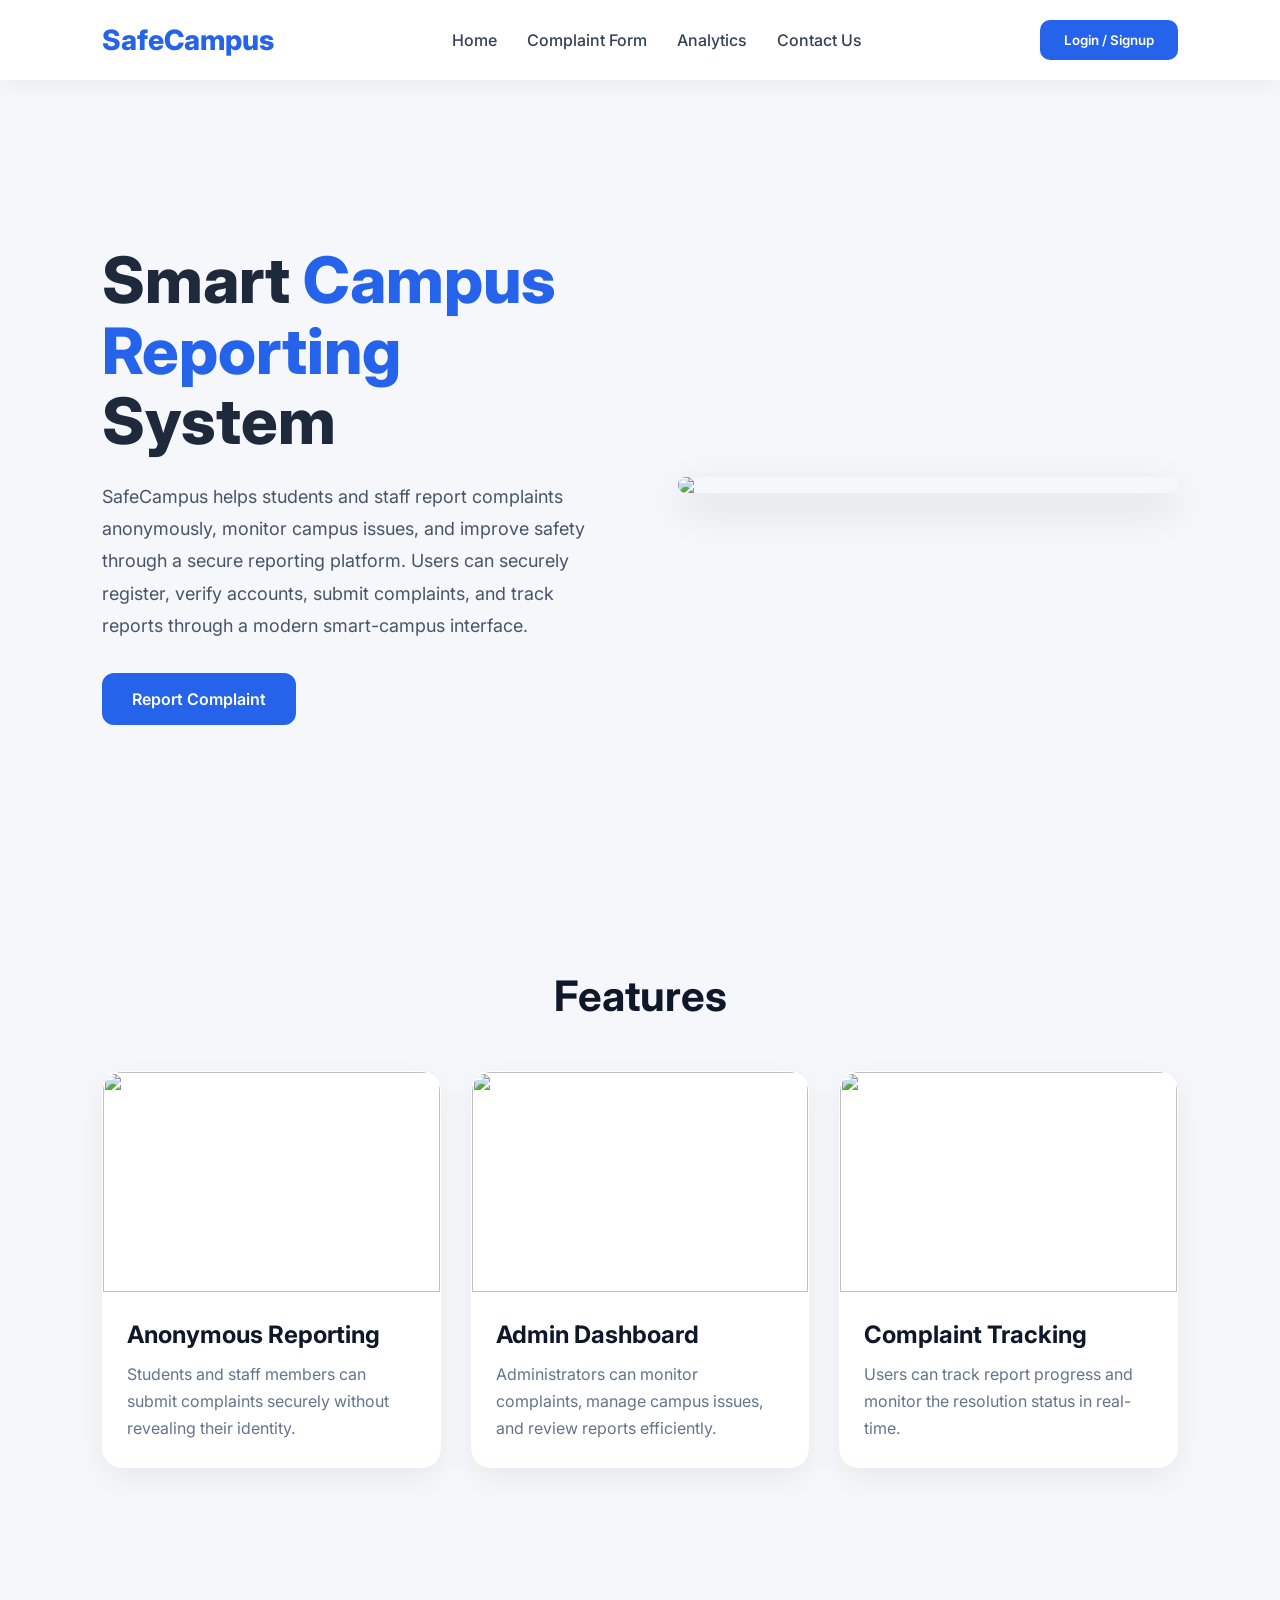
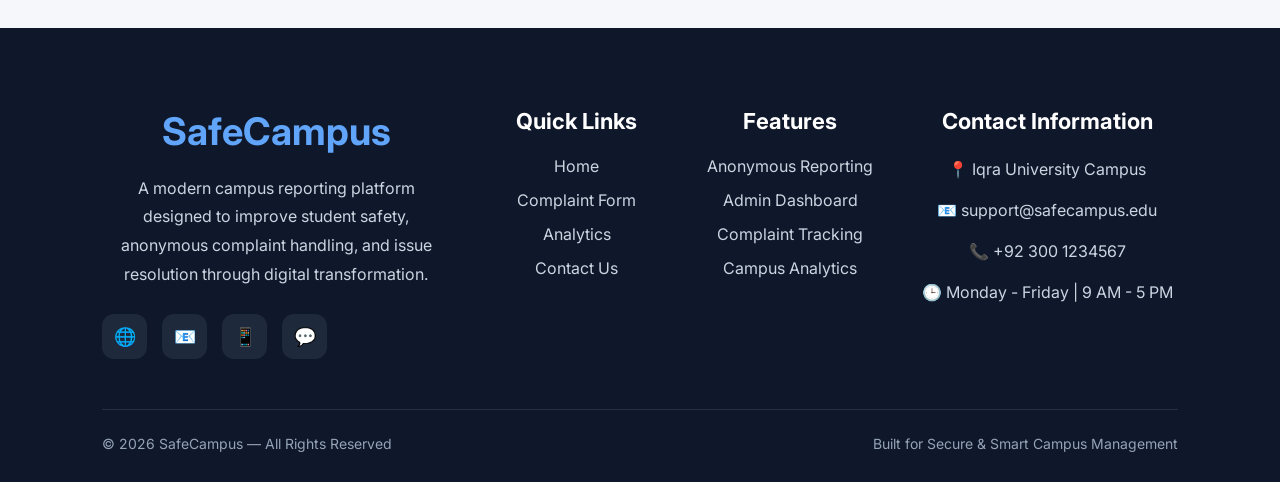
==== index.html @ f642ad16 "Add files via upload" ====
<!DOCTYPE html>
<html lang="en">
<head>
  <meta charset="UTF-8" />
  <meta name="viewport" content="width=device-width, initial-scale=1.0" />
  <title>SafeCampus</title>

  <link rel="preconnect" href="https://fonts.googleapis.com">
  <link href="https://fonts.googleapis.com/css2?family=Inter:wght@300;400;500;600;700;800&display=swap" rel="stylesheet">

  <link rel="stylesheet" href="style.css">

  <style>

    *{
      margin:0;
      padding:0;
      box-sizing:border-box;
      font-family:'Inter',sans-serif;
    }

    body{
      background:#f5f7fb;
      color:#1e293b;
    }

    nav{
      width:100%;
      padding:20px 8%;
      display:flex;
      justify-content:space-between;
      align-items:center;
      background:white;
      box-shadow:0 4px 20px rgba(0,0,0,0.05);
      position:sticky;
      top:0;
      z-index:1000;
    }

    .logo{
      font-size:28px;
      font-weight:800;
      color:#2563eb;
    }

    .nav-links{
      display:flex;
      gap:30px;
      align-items:center;
    }

    .nav-links a{
      text-decoration:none;
      color:#334155;
      font-weight:500;
      transition:0.3s;
    }

    .nav-links a:hover{
      color:#2563eb;
    }

    .login-btn{
      background:#2563eb;
      color:white;
      border:none;
      padding:12px 24px;
      border-radius:10px;
      font-weight:600;
      cursor:pointer;
      transition:0.3s;
    }

    .login-btn:hover{
      background:#1d4ed8;
      transform:translateY(-2px);
    }

    .hero{
      min-height:90vh;
      padding:80px 8%;
      display:flex;
      align-items:center;
      justify-content:space-between;
      gap:60px;
      flex-wrap:wrap;
    }

    .hero-text{
      flex:1;
      min-width:300px;
    }

    .hero-text h1{
      font-size:64px;
      line-height:1.1;
      margin-bottom:24px;
      font-weight:800;
    }

    .hero-text h1 span{
      color:#2563eb;
    }

    .hero-text p{
      font-size:18px;
      color:#475569;
      line-height:1.8;
      margin-bottom:30px;
      max-width:650px;
    }

    .primary-btn{
      background:#2563eb;
      color:white;
      border:none;
      padding:16px 30px;
      border-radius:12px;
      font-size:16px;
      font-weight:600;
      cursor:pointer;
      transition:0.3s;
    }

    .primary-btn:hover{
      transform:translateY(-3px);
      background:#1d4ed8;
    }

    .hero img{
      width:500px;
      max-width:100%;
      border-radius:24px;
      box-shadow:0 15px 40px rgba(0,0,0,0.15);
    }

    .section{
      padding:80px 8%;
    }

    .section-title{
      text-align:center;
      margin-bottom:50px;
    }

    .section-title h2{
      font-size:42px;
      color:#0f172a;
    }

    .cards{
      display:grid;
      grid-template-columns:repeat(auto-fit,minmax(280px,1fr));
      gap:30px;
    }

    .card{
      background:white;
      border-radius:20px;
      overflow:hidden;
      box-shadow:0 10px 30px rgba(0,0,0,0.06);
      transition:0.3s;
    }

    .card:hover{
      transform:translateY(-8px);
    }

    .card img{
      width:100%;
      height:220px;
      object-fit:cover;
    }

    .card-content{
      padding:24px;
    }

    .card-content h3{
      margin-bottom:12px;
      font-size:24px;
      color:#0f172a;
    }

    .card-content p{
      color:#64748b;
      line-height:1.7;
    }

    /* LOGIN MODAL */

    .modal{
      position:fixed;
      inset:0;
      background:rgba(0,0,0,0.55);
      display:none;
      justify-content:center;
      align-items:center;
      z-index:2000;
      padding:20px;
    }

    .modal.active{
      display:flex;
    }

    .modal-box{
      width:100%;
      max-width:420px;
      background:white;
      border-radius:24px;
      padding:35px;
      position:relative;
      animation:popup 0.3s ease;
    }

    @keyframes popup{
      from{
        transform:scale(0.8);
        opacity:0;
      }
      to{
        transform:scale(1);
        opacity:1;
      }
    }

    .close-btn{
      position:absolute;
      top:18px;
      right:18px;
      background:#f1f5f9;
      border:none;
      width:36px;
      height:36px;
      border-radius:50%;
      cursor:pointer;
      font-size:18px;
    }

    .modal-box h2{
      font-size:32px;
      margin-bottom:10px;
      color:#0f172a;
    }

    .modal-box p{
      color:#64748b;
      margin-bottom:25px;
    }

    .form-group{
      margin-bottom:18px;
    }

    .form-group input{
      width:100%;
      padding:15px;
      border:1px solid #cbd5e1;
      border-radius:12px;
      font-size:15px;
      outline:none;
    }

    .form-group input:focus{
      border-color:#2563eb;
    }

    .submit-btn{
      width:100%;
      padding:15px;
      background:#2563eb;
      border:none;
      color:white;
      border-radius:12px;
      font-size:16px;
      font-weight:600;
      cursor:pointer;
      transition:0.3s;
    }

    .submit-btn:hover{
      background:#1d4ed8;
    }

    .verification-box{
      margin-top:18px;
      background:#eff6ff;
      padding:15px;
      border-radius:12px;
      color:#1d4ed8;
      font-size:14px;
      display:none;
    }

    /* FOOTER */

    footer{
      background:#0f172a;
      color:white;
      margin-top:80px;
      padding:80px 8% 30px;
    }

    .footer-container{
      display:grid;
      grid-template-columns:2fr 1fr 1fr 1.5fr;
      gap:40px;
      margin-bottom:50px;
    }

    .footer-brand h2{
      font-size:38px;
      margin-bottom:20px;
      color:#60a5fa;
    }

    .footer-brand p{
      color:#cbd5e1;
      line-height:1.8;
      margin-bottom:25px;
      max-width:400px;
    }

    .footer-socials{
      display:flex;
      gap:15px;
    }

    .social{
      width:45px;
      height:45px;
      background:#1e293b;
      border-radius:12px;
      display:flex;
      align-items:center;
      justify-content:center;
      transition:0.3s;
      cursor:pointer;
      font-size:18px;
    }

    .social:hover{
      background:#2563eb;
      transform:translateY(-4px);
    }

    .footer-links h3,
    .footer-contact h3{
      margin-bottom:22px;
      font-size:22px;
    }

    .footer-links a{
      display:block;
      text-decoration:none;
      color:#cbd5e1;
      margin-bottom:14px;
      transition:0.3s;
    }

    .footer-links a:hover{
      color:#60a5fa;
      padding-left:6px;
    }

    .footer-contact p{
      color:#cbd5e1;
      margin-bottom:14px;
      line-height:1.7;
    }

    .footer-bottom{
      border-top:1px solid rgba(255,255,255,0.1);
      padding-top:25px;
      display:flex;
      justify-content:space-between;
      align-items:center;
      flex-wrap:wrap;
      gap:15px;
    }

    .footer-bottom p{
      color:#94a3b8;
      font-size:14px;
    }

    @media(max-width:900px){

      .hero{
        text-align:center;
        justify-content:center;
      }

      .hero-text h1{
        font-size:48px;
      }

      .footer-container{
        grid-template-columns:1fr;
      }

      nav{
        flex-direction:column;
        gap:20px;
      }

      .nav-links{
        flex-wrap:wrap;
        justify-content:center;
      }
    }

  </style>
</head>

<body>

<!-- NAVBAR -->

<nav>

  <div class="logo">SafeCampus</div>

  <div class="nav-links">
    <a href="index.html">Home</a>
    <a href="complaint.html">Complaint Form</a>
    <a href="analytics.html">Analytics</a>
    <a href="contact.html">Contact Us</a>
  </div>

  <button class="login-btn" onclick="openModal()">
    Login / Signup
  </button>

</nav>

<!-- HERO -->

<section class="hero">

  <div class="hero-text">

    <h1>
      Smart <span>Campus Reporting</span> System
    </h1>

    <p>
      SafeCampus helps students and staff report complaints anonymously,
      monitor campus issues, and improve safety through a secure reporting platform.
      Users can securely register, verify accounts, submit complaints,
      and track reports through a modern smart-campus interface.
    </p>

    <a href="complaint.html">
      <button class="primary-btn">
        Report Complaint
      </button>
    </a>

  </div>

  <img src="https://images.unsplash.com/photo-1523240795612-9a054b0db644?q=80&w=1200&auto=format&fit=crop">

</section>

<!-- FEATURES -->

<section class="section">

  <div class="section-title">
    <h2>Features</h2>
  </div>

  <div class="cards">

    <div class="card">

      <img src="https://images.unsplash.com/photo-1516321318423-f06f85e504b3?q=80&w=1200&auto=format&fit=crop">

      <div class="card-content">

        <h3>Anonymous Reporting</h3>

        <p>
          Students and staff members can submit complaints securely without revealing their identity.
        </p>

      </div>

    </div>

    <div class="card">

      <img src="https://images.unsplash.com/photo-1521791136064-7986c2920216?q=80&w=1200&auto=format&fit=crop">

      <div class="card-content">

        <h3>Admin Dashboard</h3>

        <p>
          Administrators can monitor complaints, manage campus issues, and review reports efficiently.
        </p>

      </div>

    </div>

    <div class="card">

      <img src="https://images.unsplash.com/photo-1552664730-d307ca884978?q=80&w=1200&auto=format&fit=crop">

      <div class="card-content">

        <h3>Complaint Tracking</h3>

        <p>
          Users can track report progress and monitor the resolution status in real-time.
        </p>

      </div>

    </div>

  </div>

</section>

<!-- LOGIN MODAL -->

<div class="modal" id="loginModal">

  <div class="modal-box">

    <button class="close-btn" onclick="closeModal()">✕</button>

    <h2>Welcome Back</h2>

    <p>
      Login or create your SafeCampus account.
    </p>

    <div class="form-group">
      <input type="text" id="name" placeholder="Full Name">
    </div>

    <div class="form-group">
      <input type="email" id="email" placeholder="University Email">
    </div>

    <div class="form-group">
      <input type="password" id="password" placeholder="Password">
    </div>

    <button class="submit-btn" onclick="registerUser()">
      Register & Verify
    </button>

    <div class="verification-box" id="verificationBox">
      ✅ Verification email sent successfully.<br><br>
      Your SafeCampus account is now active and logged in.
    </div>

  </div>

</div>

<!-- FOOTER -->

<footer>

  <div class="footer-container">

    <div class="footer-brand">

      <h2>SafeCampus</h2>

      <p>
        A modern campus reporting platform designed to improve
        student safety, anonymous complaint handling,
        and issue resolution through digital transformation.
      </p>

      <div class="footer-socials">

        <div class="social">🌐</div>
        <div class="social">📧</div>
        <div class="social">📱</div>
        <div class="social">💬</div>

      </div>

    </div>

    <div class="footer-links">

      <h3>Quick Links</h3>

      <a href="index.html">Home</a>
      <a href="complaint.html">Complaint Form</a>
      <a href="analytics.html">Analytics</a>
      <a href="contact.html">Contact Us</a>

    </div>

    <div class="footer-links">

      <h3>Features</h3>

      <a href="#">Anonymous Reporting</a>
      <a href="#">Admin Dashboard</a>
      <a href="#">Complaint Tracking</a>
      <a href="#">Campus Analytics</a>

    </div>

    <div class="footer-contact">

      <h3>Contact Information</h3>

      <p>
        📍 Iqra University Campus
      </p>

      <p>
        📧 support@safecampus.edu
      </p>

      <p>
        📞 +92 300 1234567
      </p>

      <p>
        🕒 Monday - Friday | 9 AM - 5 PM
      </p>

    </div>

  </div>

  <div class="footer-bottom">

    <p>
      © 2026 SafeCampus — All Rights Reserved
    </p>

    <p>
      Built for Secure & Smart Campus Management
    </p>

  </div>

</footer>

<script>

  function openModal(){
    document.getElementById("loginModal").classList.add("active");
  }

  function closeModal(){
    document.getElementById("loginModal").classList.remove("active");
  }

  function registerUser(){

    let email = document.getElementById("email").value;

    if(email === ""){
      alert("Please enter your email");
      return;
    }

    document.getElementById("verificationBox").style.display = "block";

    document.querySelector(".login-btn").innerText = "Logged In ✓";

  }

  window.onclick = function(e){

    let modal = document.getElementById("loginModal");

    if(e.target === modal){
      closeModal();
    }

  }

</script>

</body>
</html>
---- style.css ----
*{
  margin:0;
  padding:0;
  box-sizing:border-box;
  font-family:'Inter',sans-serif;
}

body{
  background:#07111f;
  color:white;
  overflow-x:hidden;
}

nav{
  width:100%;
  padding:20px 7%;
  display:flex;
  justify-content:space-between;
  align-items:center;
  background:#0b1727;
  position:sticky;
  top:0;
  z-index:1000;
}

.logo{
  font-size:30px;
  font-weight:800;
  color:#58a6ff;
}

.nav-links{
  display:flex;
  gap:28px;
}

.nav-links a{
  text-decoration:none;
  color:white;
  transition:0.3s;
}

.nav-links a:hover{
  color:#58a6ff;
}

.login-btn{
  background:#58a6ff;
  border:none;
  color:white;
  padding:10px 20px;
  border-radius:40px;
  cursor:pointer;
  font-weight:600;
}

.hero{
  min-height:90vh;
  display:flex;
  justify-content:center;
  align-items:center;
  padding:60px 7%;
  gap:50px;
  flex-wrap:wrap;
}

.hero-text{
  flex:1;
  min-width:300px;
}

.hero-text h1{
  font-size:65px;
  margin-bottom:20px;
  line-height:1.1;
}

.hero-text span{
  color:#58a6ff;
}

.hero-text p{
  color:#b8c1cc;
  line-height:1.8;
  margin-bottom:30px;
}

.hero img{
  width:500px;
  max-width:100%;
  border-radius:30px;
}

.primary-btn{
  background:#58a6ff;
  border:none;
  color:white;
  padding:14px 28px;
  border-radius:40px;
  cursor:pointer;
  font-weight:700;
}

.section{
  padding:90px 7%;
}

.section-title{
  text-align:center;
  margin-bottom:50px;
}

.section-title h2{
  font-size:45px;
  margin-bottom:10px;
}

.cards{
  display:grid;
  grid-template-columns:repeat(auto-fit,minmax(280px,1fr));
  gap:30px;
}

.card{
  background:rgba(255,255,255,0.05);
  border-radius:25px;
  overflow:hidden;
  border:1px solid rgba(255,255,255,0.08);
}

.card img{
  width:100%;
  height:220px;
  object-fit:cover;
}

.card-content{
  padding:25px;
}

.card-content h3{
  margin-bottom:15px;
}

.card-content p{
  color:#b8c1cc;
  line-height:1.7;
}

.form-container{
  max-width:700px;
  margin:auto;
  background:rgba(255,255,255,0.05);
  padding:40px;
  border-radius:25px;
}

.input-group{
  margin-bottom:20px;
}

.input-group label{
  display:block;
  margin-bottom:10px;
}

.input-group input,
.input-group textarea,
.input-group select{
  width:100%;
  padding:15px;
  border:none;
  border-radius:15px;
  background:#132235;
  color:white;
}

textarea{
  resize:none;
  height:160px;
}

.analytics-box{
  background:white;
  padding:30px;
  border-radius:25px;
}

.contact-box{
  max-width:700px;
  margin:auto;
  background:rgba(255,255,255,0.05);
  padding:40px;
  border-radius:25px;
  text-align:center;
}

.contact-box h2{
  margin-bottom:20px;
}

.contact-box p{
  margin-bottom:15px;
  color:#b8c1cc;
}

footer{
  text-align:center;
  padding:30px;
  color:#9aa8bb;
}

@media(max-width:768px){

  .hero-text h1{
    font-size:42px;
  }

  .nav-links{
    display:none;
  }

}
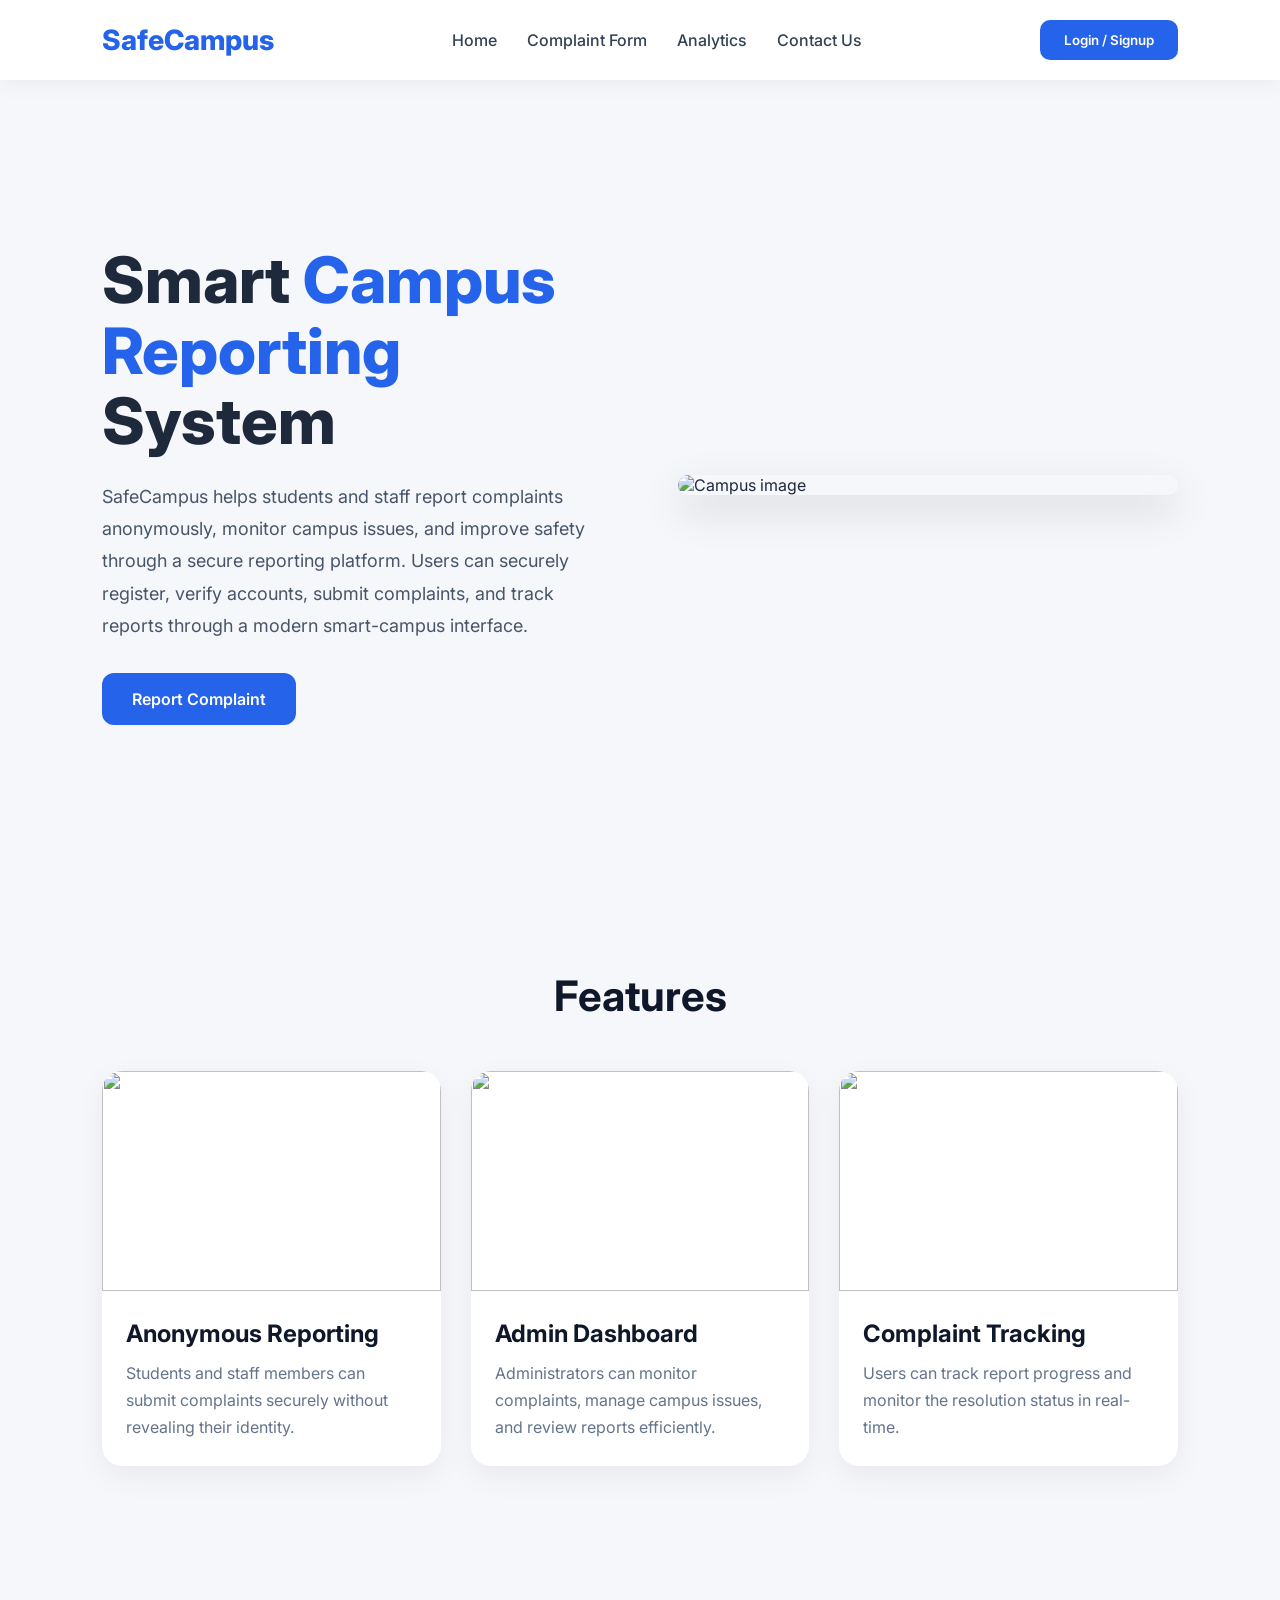
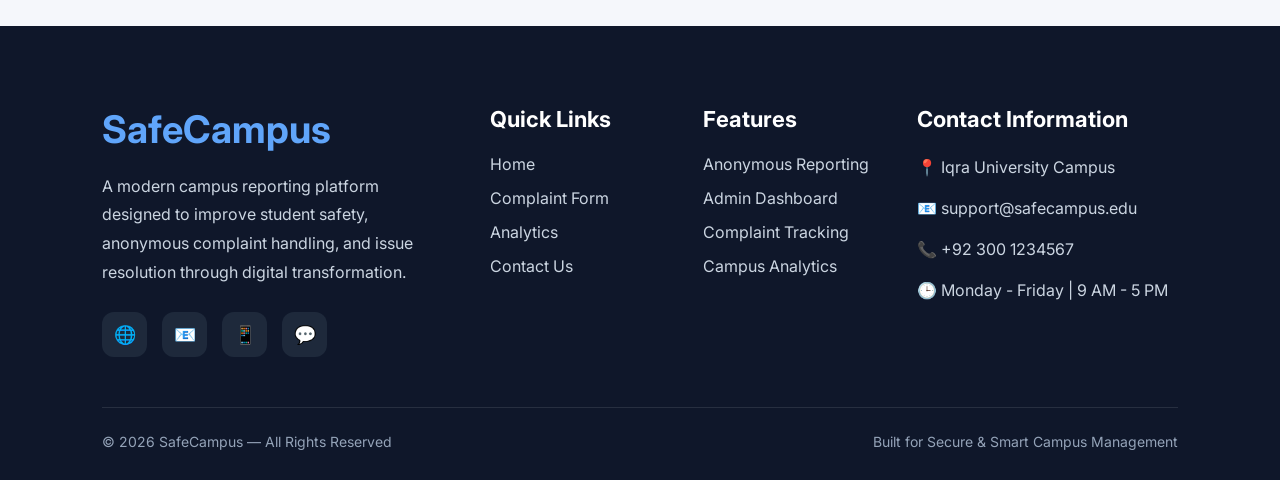
==== commit 473e4247: "Add files via upload" ====
--- a/index.html
+++ b/index.html
@@ -7,11 +7,10 @@
 
   <link rel="preconnect" href="https://fonts.googleapis.com">
   <link href="https://fonts.googleapis.com/css2?family=Inter:wght@300;400;500;600;700;800&display=swap" rel="stylesheet">
-
-  <link rel="stylesheet" href="style.css">
+  <link rel="stylesheet" href="https://cdnjs.cloudflare.com/ajax/libs/font-awesome/6.4.0/css/all.min.css">
 
   <style>
-
+    /* (Your existing CSS — unchanged) */
     *{
       margin:0;
       padding:0;
@@ -60,7 +59,7 @@
       color:#2563eb;
     }
 
-    .login-btn{
+    .login-btn, .profile-btn{
       background:#2563eb;
       color:white;
       border:none;
@@ -69,9 +68,13 @@
       font-weight:600;
       cursor:pointer;
       transition:0.3s;
-    }
-
-    .login-btn:hover{
+      display:flex;
+      align-items:center;
+      gap:10px;
+    }
+
+    .login-btn:hover,
+    .profile-btn:hover{
       background:#1d4ed8;
       transform:translateY(-2px);
     }
@@ -187,12 +190,12 @@
       line-height:1.7;
     }
 
-    /* LOGIN MODAL */
+    /* ───────── LOGIN MODAL OVERLAY ───────── */
 
     .modal{
       position:fixed;
       inset:0;
-      background:rgba(0,0,0,0.55);
+      background:rgba(0,0,0,0.6);
       display:none;
       justify-content:center;
       align-items:center;
@@ -204,93 +207,396 @@
       display:flex;
     }
 
+    /* ───────── NEW SPLIT-SCREEN LOGIN BOX ───────── */
+
     .modal-box{
       width:100%;
+      max-width:860px;
+      display:flex;
+      border-radius:24px;
+      overflow:hidden;
+      box-shadow:0 30px 80px rgba(0,0,0,0.25);
+      animation:popup 0.3s ease;
+      position:relative;
+    }
+
+    @keyframes popup{
+      from{ transform:scale(0.88); opacity:0; }
+      to{   transform:scale(1);    opacity:1; }
+    }
+
+    /* ── Left banner ── */
+
+    .modal-banner{
+      position:relative;
+      width:42%;
+      background-image:url('https://images.unsplash.com/photo-1541339907198-e08756dedf3f?q=80&w=1200');
+      background-size:cover;
+      background-position:center;
+      padding:44px 36px;
+      display:flex;
+      flex-direction:column;
+      justify-content:space-between;
+      color:#fff;
+      z-index:1;
+    }
+
+    .modal-banner-overlay{
+      position:absolute;
+      inset:0;
+      background:linear-gradient(135deg,rgba(11,60,168,0.95) 0%,rgba(13,44,112,0.9) 100%);
+      z-index:-1;
+    }
+
+    .banner-logo{
+      display:flex;
+      align-items:center;
+      gap:12px;
+    }
+
+    .banner-shield{
+      background:rgba(255,255,255,0.15);
+      border:1px solid rgba(255,255,255,0.3);
+      padding:10px;
+      border-radius:12px;
+      font-size:20px;
+      backdrop-filter:blur(4px);
+      border-bottom-left-radius:50% 30%;
+      border-bottom-right-radius:50% 30%;
+    }
+
+    .banner-logo-text h2{
+      font-size:18px;
+      font-weight:700;
+    }
+
+    .banner-logo-text p{
+      font-size:11px;
+      opacity:0.8;
+    }
+
+    .banner-hero h1{
+      font-size:32px;
+      line-height:1.25;
+      margin-bottom:14px;
+      font-weight:700;
+    }
+
+    .banner-hero p{
+      font-size:13px;
+      line-height:1.6;
+      opacity:0.85;
+    }
+
+    .banner-emergency{
+      background:rgba(255,255,255,0.06);
+      border:1px solid rgba(255,255,255,0.12);
+      border-radius:14px;
+      padding:14px;
+      display:flex;
+      align-items:center;
+      gap:12px;
+      backdrop-filter:blur(10px);
+    }
+
+    .banner-emergency .b-icon{
+      font-size:18px;
+      opacity:0.9;
+    }
+
+    .banner-emergency strong{
+      font-size:13px;
+      display:block;
+      margin-bottom:2px;
+    }
+
+    .banner-emergency span{
+      font-size:11px;
+      opacity:0.75;
+    }
+
+    .sos{
+      color:#ff5252;
+      font-weight:700;
+    }
+
+    /* ── Right form ── */
+
+    .modal-form-side{
+      width:58%;
+      background:#f3f6fc;
+      display:flex;
+      align-items:center;
+      justify-content:center;
+      padding:40px 36px;
+      position:relative;
+      overflow:hidden;
+    }
+
+    .modal-form-side::before,
+    .modal-form-side::after{
+      content:''; position:absolute; width:90px; height:90px;
+      background-image:radial-gradient(#c8d8ef 2px,transparent 2px);
+      background-size:12px 12px; opacity:0.7;
+    }
+
+    .modal-form-side::before{ top:28px; right:28px; }
+    .modal-form-side::after{  bottom:28px; left:28px; }
+
+    .login-inner{
+      background:#fff;
+      padding:40px 36px;
+      border-radius:20px;
+      width:100%;
       max-width:420px;
-      background:white;
-      border-radius:24px;
-      padding:35px;
+      box-shadow:0 10px 30px rgba(163,177,198,0.15);
       position:relative;
-      animation:popup 0.3s ease;
-    }
-
-    @keyframes popup{
-      from{
-        transform:scale(0.8);
-        opacity:0;
-      }
-      to{
-        transform:scale(1);
-        opacity:1;
-      }
     }
 
     .close-btn{
       position:absolute;
-      top:18px;
-      right:18px;
+      top:16px;
+      right:16px;
       background:#f1f5f9;
       border:none;
-      width:36px;
-      height:36px;
+      width:34px;
+      height:34px;
       border-radius:50%;
       cursor:pointer;
-      font-size:18px;
-    }
-
-    .modal-box h2{
-      font-size:32px;
-      margin-bottom:10px;
-      color:#0f172a;
-    }
-
-    .modal-box p{
+      font-size:16px;
       color:#64748b;
-      margin-bottom:25px;
-    }
-
+      display:flex;
+      align-items:center;
+      justify-content:center;
+      transition:0.2s;
+    }
+
+    .close-btn:hover{
+      background:#e2e8f0;
+    }
+
+    .login-inner h2{
+      font-size:26px;
+      font-weight:700;
+      color:#0d1e3d;
+      margin-bottom:6px;
+    }
+
+    .login-inner .subtitle{
+      color:#718096;
+      font-size:14px;
+      margin-bottom:28px;
+    }
+
+    /* Tabs */
+    .auth-tabs{
+      display:flex;
+      background:#f1f5f9;
+      border-radius:10px;
+      padding:4px;
+      margin-bottom:24px;
+      gap:4px;
+    }
+
+    .tab-btn{
+      flex:1;
+      padding:10px;
+      border:none;
+      border-radius:8px;
+      font-size:14px;
+      font-weight:600;
+      cursor:pointer;
+      background:transparent;
+      color:#64748b;
+      transition:0.2s;
+    }
+
+    .tab-btn.active{
+      background:#fff;
+      color:#0b3ca8;
+      box-shadow:0 2px 8px rgba(0,0,0,0.08);
+    }
+
+    /* Form inputs */
     .form-group{
       margin-bottom:18px;
     }
 
+    .form-group label{
+      display:block;
+      font-size:12px;
+      font-weight:600;
+      color:#4a5568;
+      margin-bottom:7px;
+    }
+
+    .input-wrapper{
+      position:relative;
+      display:flex;
+      align-items:center;
+    }
+
+    .input-icon{
+      position:absolute;
+      left:14px;
+      color:#a0aec0;
+      font-size:15px;
+    }
+
     .form-group input{
       width:100%;
-      padding:15px;
-      border:1px solid #cbd5e1;
-      border-radius:12px;
+      padding:13px 14px 13px 44px;
+      border:1px solid #e2e8f0;
+      border-radius:11px;
+      font-size:14px;
+      color:#2d3748;
+      background:#fff;
+      outline:none;
+      transition:0.2s;
+    }
+
+    .form-group input:focus{
+      border-color:#0b3ca8;
+      box-shadow:0 0 0 3px rgba(11,60,168,0.1);
+    }
+
+    .toggle-pw{
+      position:absolute;
+      right:14px;
+      color:#718096;
+      cursor:pointer;
       font-size:15px;
-      outline:none;
-    }
-
-    .form-group input:focus{
-      border-color:#2563eb;
-    }
+      background:none;
+      border:none;
+    }
+
+    .forgot-row{
+      text-align:right;
+      margin-top:-10px;
+      margin-bottom:22px;
+    }
+
+    .forgot-row a{
+      color:#0b3ca8;
+      font-size:12px;
+      font-weight:600;
+      text-decoration:none;
+    }
+
+    .forgot-row a:hover{ text-decoration:underline; }
 
     .submit-btn{
       width:100%;
-      padding:15px;
-      background:#2563eb;
+      padding:14px;
+      background:#0b3ca8;
       border:none;
-      color:white;
-      border-radius:12px;
-      font-size:16px;
+      color:#fff;
+      border-radius:11px;
+      font-size:15px;
       font-weight:600;
       cursor:pointer;
-      transition:0.3s;
-    }
-
-    .submit-btn:hover{
-      background:#1d4ed8;
-    }
+      display:flex;
+      align-items:center;
+      justify-content:center;
+      gap:8px;
+      transition:0.2s;
+    }
+
+    .submit-btn:hover{ background:#092e82; }
+
+    .divider{
+      display:flex;
+      align-items:center;
+      margin:22px 0;
+      color:#a0aec0;
+      font-size:12px;
+    }
+
+    .divider::before,.divider::after{
+      content:''; flex:1; border-bottom:1px solid #e2e8f0;
+    }
+
+    .divider span{ padding:0 12px; }
+
+    .social-row{
+      display:flex;
+      gap:12px;
+      margin-bottom:24px;
+    }
+
+    .btn-social{
+      flex:1;
+      display:flex;
+      align-items:center;
+      justify-content:center;
+      gap:8px;
+      background:#fff;
+      border:1px solid #e2e8f0;
+      padding:11px;
+      border-radius:11px;
+      font-size:13px;
+      color:#4a5568;
+      font-weight:500;
+      cursor:pointer;
+      transition:0.2s;
+    }
+
+    .btn-social:hover{ background:#f7fafc; }
+
+    .switch-prompt{
+      text-align:center;
+      font-size:13px;
+      color:#4a5568;
+    }
+
+    .switch-prompt a{
+      color:#0b3ca8;
+      font-weight:600;
+      text-decoration:none;
+      cursor:pointer;
+    }
+
+    .switch-prompt a:hover{ text-decoration:underline; }
 
     .verification-box{
-      margin-top:18px;
+      margin-top:16px;
       background:#eff6ff;
-      padding:15px;
-      border-radius:12px;
+      padding:14px;
+      border-radius:11px;
       color:#1d4ed8;
-      font-size:14px;
+      font-size:13px;
       display:none;
+      line-height:1.6;
+    }
+
+    /* Secure badge animation */
+    .secure-badge{
+      position:fixed;
+      right:28px;
+      top:84px;
+      background:linear-gradient(135deg,#16a34a,#059669);
+      color:white;
+      padding:12px 16px;
+      border-radius:999px;
+      display:flex;
+      gap:10px;
+      align-items:center;
+      box-shadow:0 12px 30px rgba(4,120,87,0.18);
+      transform:translateY(-10px) scale(0.95);
+      opacity:0;
+      z-index:3000;
+      pointer-events:none;
+      transition:transform 0.35s cubic-bezier(.2,.9,.2,1),opacity 0.28s;
+    }
+
+    .secure-badge.show{
+      transform:translateY(0) scale(1);
+      opacity:1;
+    }
+
+    .secure-shield{
+      width:30px; height:30px; display:inline-flex; align-items:center; justify-content:center;
+      background:rgba(255,255,255,0.12); border-radius:8px; font-size:14px;
     }
 
     /* FOOTER */
@@ -345,8 +651,7 @@
       transform:translateY(-4px);
     }
 
-    .footer-links h3,
-    .footer-contact h3{
+    .footer-links h3,.footer-contact h3{
       margin-bottom:22px;
       font-size:22px;
     }
@@ -386,29 +691,13 @@
     }
 
     @media(max-width:900px){
-
-      .hero{
-        text-align:center;
-        justify-content:center;
-      }
-
-      .hero-text h1{
-        font-size:48px;
-      }
-
-      .footer-container{
-        grid-template-columns:1fr;
-      }
-
-      nav{
-        flex-direction:column;
-        gap:20px;
-      }
-
-      .nav-links{
-        flex-wrap:wrap;
-        justify-content:center;
-      }
+      .hero{ text-align:center; justify-content:center; }
+      .hero-text h1{ font-size:48px; }
+      .footer-container{ grid-template-columns:1fr; }
+      nav{ flex-direction:column; gap:20px; }
+      .nav-links{ flex-wrap:wrap; justify-content:center; }
+      .modal-banner{ display:none; }
+      .modal-form-side{ width:100%; }
     }
 
   </style>
@@ -417,274 +706,488 @@
 <body>
 
 <!-- NAVBAR -->
-
 <nav>
-
   <div class="logo">SafeCampus</div>
-
   <div class="nav-links">
     <a href="index.html">Home</a>
-    <a href="complaint.html">Complaint Form</a>
+    <a href="complaint.html" id="navComplaintLink" data-protect="auth">Complaint Form</a>
     <a href="analytics.html">Analytics</a>
-    <a href="contact.html">Contact Us</a>
+    <a href="contact.html" id="navContactLink" data-protect="auth">Contact Us</a>
   </div>
-
-  <button class="login-btn" onclick="openModal()">
-    Login / Signup
-  </button>
-
+  <button class="login-btn" id="topLoginBtn" onclick="openModal()">Login / Signup</button>
 </nav>
 
+<!-- Secure badge (will appear after login) -->
+<div class="secure-badge" id="secureBadge" aria-hidden="true">
+  <div class="secure-shield"><i class="fa-solid fa-shield-halved"></i></div>
+  <div>
+    <div style="font-weight:700;font-size:14px;">Securely connected</div>
+    <div style="font-size:12px;opacity:0.95;">You're signed in to report safely</div>
+  </div>
+</div>
+
 <!-- HERO -->
-
 <section class="hero">
-
   <div class="hero-text">
-
-    <h1>
-      Smart <span>Campus Reporting</span> System
-    </h1>
-
+    <h1>Smart <span>Campus Reporting</span> System</h1>
     <p>
       SafeCampus helps students and staff report complaints anonymously,
       monitor campus issues, and improve safety through a secure reporting platform.
       Users can securely register, verify accounts, submit complaints,
       and track reports through a modern smart-campus interface.
     </p>
-
-    <a href="complaint.html">
-      <button class="primary-btn">
-        Report Complaint
-      </button>
+    <a href="#" id="reportBtnWrap">
+      <button class="primary-btn" id="reportBtn" onclick="handleReportClick(event)">Report Complaint</button>
     </a>
-
   </div>
-
-  <img src="https://images.unsplash.com/photo-1523240795612-9a054b0db644?q=80&w=1200&auto=format&fit=crop">
-
+  <img src="https://images.unsplash.com/photo-1523240795612-9a054b0db644?q=80&w=1200&auto=format&fit=crop" alt="Campus image">
 </section>
 
 <!-- FEATURES -->
-
 <section class="section">
-
-  <div class="section-title">
-    <h2>Features</h2>
+  <div class="section-title"><h2>Features</h2></div>
+  <div class="cards">
+    <div class="card">
+      <img src="https://images.unsplash.com/photo-1516321318423-f06f85e504b3?q=80&w=1200&auto=format&fit=crop" alt="">
+      <div class="card-content">
+        <h3>Anonymous Reporting</h3>
+        <p>Students and staff members can submit complaints securely without revealing their identity.</p>
+      </div>
+    </div>
+    <div class="card">
+      <img src="https://images.unsplash.com/photo-1521791136064-7986c2920216?q=80&w=1200&auto=format&fit=crop" alt="">
+      <div class="card-content">
+        <h3>Admin Dashboard</h3>
+        <p>Administrators can monitor complaints, manage campus issues, and review reports efficiently.</p>
+      </div>
+    </div>
+    <div class="card">
+      <img src="https://images.unsplash.com/photo-1552664730-d307ca884978?q=80&w=1200&auto=format&fit=crop" alt="">
+      <div class="card-content">
+        <h3>Complaint Tracking</h3>
+        <p>Users can track report progress and monitor the resolution status in real-time.</p>
+      </div>
+    </div>
   </div>
-
-  <div class="cards">
-
-    <div class="card">
-
-      <img src="https://images.unsplash.com/photo-1516321318423-f06f85e504b3?q=80&w=1200&auto=format&fit=crop">
-
-      <div class="card-content">
-
-        <h3>Anonymous Reporting</h3>
-
-        <p>
-          Students and staff members can submit complaints securely without revealing their identity.
+</section>
+
+<!-- ───────── NEW LOGIN MODAL ───────── -->
+<div class="modal" id="loginModal" aria-hidden="true">
+  <div class="modal-box" role="dialog" aria-modal="true" aria-labelledby="loginTitle">
+
+    <!-- Left Banner -->
+    <div class="modal-banner">
+      <div class="modal-banner-overlay"></div>
+
+      <div class="banner-logo">
+        <div class="banner-shield">
+          <i class="fa-solid fa-users-shield"></i>
+        </div>
+        <div class="banner-logo-text">
+          <h2>SafeCampus</h2>
+          <p>Secure. Connect. Protect.</p>
+        </div>
+      </div>
+
+      <div class="banner-hero">
+        <h1>A safer campus<br>for everyone.</h1>
+        <p>Report incidents, get help, and stay informed. Together, we build a safer community.</p>
+      </div>
+
+      <div class="banner-emergency">
+        <div class="b-icon"><i class="fa-solid fa-shield-halved"></i></div>
+        <div>
+          <strong>In case of emergency</strong>
+          <span>Call 911 or use the <b class="sos">SOS</b> button in the app.</span>
+        </div>
+      </div>
+    </div>
+
+    <!-- Right Form -->
+    <div class="modal-form-side">
+      <div class="login-inner">
+
+        <button class="close-btn" onclick="closeModal()" aria-label="Close">✕</button>
+
+        <h2 id="loginTitle">Welcome back!</h2>
+        <p class="subtitle">Login or create your SafeCampus account</p>
+
+        <!-- Login / Signup Tabs -->
+        <div class="auth-tabs" role="tablist">
+          <button class="tab-btn active" id="tabLogin" onclick="switchTab('login')" role="tab">Login</button>
+          <button class="tab-btn" id="tabSignup" onclick="switchTab('signup')" role="tab">Sign Up</button>
+        </div>
+
+        <!-- LOGIN FORM -->
+        <div id="loginForm">
+          <div class="form-group">
+            <label>Email or Campus ID</label>
+            <div class="input-wrapper">
+              <i class="fa-regular fa-user input-icon"></i>
+              <input type="text" id="loginEmail" placeholder="Enter your email (e.g. name@student.iiu.edu.pk)">
+            </div>
+          </div>
+          <div class="form-group">
+            <label>Password</label>
+            <div class="input-wrapper">
+              <i class="fa-solid fa-lock input-icon"></i>
+              <input type="password" id="loginPassword" placeholder="Enter your password">
+              <button class="toggle-pw" onclick="togglePw('loginPassword', this)" type="button">
+                <i class="fa-regular fa-eye"></i>
+              </button>
+            </div>
+          </div>
+          <div class="forgot-row"><a href="#">Forgot password?</a></div>
+
+          <button class="submit-btn" id="loginSubmitBtn">
+            <i class="fa-solid fa-arrow-right-to-bracket"></i> Login
+          </button>
+
+          <div class="divider"><span>or continue with</span></div>
+
+          <div class="social-row">
+            <button class="btn-social" id="googleBtn">
+              <img src="https://upload.wikimedia.org/wikipedia/commons/thumb/c/c1/Google_%22G%22_logo.svg/480px-Google_%22G%22_logo.svg.png" alt="Google" width="16"> Continue with Google
+            </button>
+            <button class="btn-social" id="msBtn">
+              <img src="https://upload.wikimedia.org/wikipedia/commons/4/44/Microsoft_logo.svg" alt="Microsoft" width="16"> Continue with Microsoft
+            </button>
+          </div>
+        </div>
+
+        <!-- SIGNUP FORM -->
+        <div id="signupForm" style="display:none;">
+          <div class="form-group">
+            <label>Full Name</label>
+            <div class="input-wrapper">
+              <i class="fa-regular fa-user input-icon"></i>
+              <input type="text" id="signupName" placeholder="Enter your full name">
+            </div>
+          </div>
+          <div class="form-group">
+            <label>University Email</label>
+            <div class="input-wrapper">
+              <i class="fa-regular fa-envelope input-icon"></i>
+              <input type="email" id="signupEmail" placeholder="Enter your university email">
+            </div>
+          </div>
+          <div class="form-group">
+            <label>Password</label>
+            <div class="input-wrapper">
+              <i class="fa-solid fa-lock input-icon"></i>
+              <input type="password" id="signupPassword" placeholder="Create a password">
+              <button class="toggle-pw" onclick="togglePw('signupPassword', this)" type="button">
+                <i class="fa-regular fa-eye"></i>
+              </button>
+            </div>
+          </div>
+          <button class="submit-btn" id="signupSubmitBtn">
+            <i class="fa-solid fa-user-plus"></i> Register & Verify
+          </button>
+          <div class="verification-box" id="verificationBox">
+            ✅ Verification email sent successfully.<br>
+            Your SafeCampus account is now active and logged in.
+          </div>
+        </div>
+
+        <p class="switch-prompt" id="switchPrompt">
+          Don't have an account? <a onclick="switchTab('signup')">Sign up</a>
         </p>
 
       </div>
-
     </div>
 
-    <div class="card">
-
-      <img src="https://images.unsplash.com/photo-1521791136064-7986c2920216?q=80&w=1200&auto=format&fit=crop">
-
-      <div class="card-content">
-
-        <h3>Admin Dashboard</h3>
-
-        <p>
-          Administrators can monitor complaints, manage campus issues, and review reports efficiently.
-        </p>
-
-      </div>
-
-    </div>
-
-    <div class="card">
-
-      <img src="https://images.unsplash.com/photo-1552664730-d307ca884978?q=80&w=1200&auto=format&fit=crop">
-
-      <div class="card-content">
-
-        <h3>Complaint Tracking</h3>
-
-        <p>
-          Users can track report progress and monitor the resolution status in real-time.
-        </p>
-
-      </div>
-
-    </div>
-
   </div>
-
-</section>
-
-<!-- LOGIN MODAL -->
-
-<div class="modal" id="loginModal">
-
-  <div class="modal-box">
-
-    <button class="close-btn" onclick="closeModal()">✕</button>
-
-    <h2>Welcome Back</h2>
-
-    <p>
-      Login or create your SafeCampus account.
-    </p>
-
-    <div class="form-group">
-      <input type="text" id="name" placeholder="Full Name">
-    </div>
-
-    <div class="form-group">
-      <input type="email" id="email" placeholder="University Email">
-    </div>
-
-    <div class="form-group">
-      <input type="password" id="password" placeholder="Password">
-    </div>
-
-    <button class="submit-btn" onclick="registerUser()">
-      Register & Verify
-    </button>
-
-    <div class="verification-box" id="verificationBox">
-      ✅ Verification email sent successfully.<br><br>
-      Your SafeCampus account is now active and logged in.
-    </div>
-
-  </div>
-
 </div>
 
 <!-- FOOTER -->
-
 <footer>
-
   <div class="footer-container">
-
     <div class="footer-brand">
-
       <h2>SafeCampus</h2>
-
-      <p>
-        A modern campus reporting platform designed to improve
-        student safety, anonymous complaint handling,
-        and issue resolution through digital transformation.
-      </p>
-
+      <p>A modern campus reporting platform designed to improve student safety, anonymous complaint handling, and issue resolution through digital transformation.</p>
       <div class="footer-socials">
-
         <div class="social">🌐</div>
         <div class="social">📧</div>
         <div class="social">📱</div>
         <div class="social">💬</div>
-
       </div>
-
     </div>
-
     <div class="footer-links">
-
       <h3>Quick Links</h3>
-
       <a href="index.html">Home</a>
       <a href="complaint.html">Complaint Form</a>
       <a href="analytics.html">Analytics</a>
       <a href="contact.html">Contact Us</a>
-
     </div>
-
     <div class="footer-links">
-
       <h3>Features</h3>
-
       <a href="#">Anonymous Reporting</a>
       <a href="#">Admin Dashboard</a>
       <a href="#">Complaint Tracking</a>
       <a href="#">Campus Analytics</a>
-
     </div>
-
     <div class="footer-contact">
-
       <h3>Contact Information</h3>
-
-      <p>
-        📍 Iqra University Campus
-      </p>
-
-      <p>
-        📧 support@safecampus.edu
-      </p>
-
-      <p>
-        📞 +92 300 1234567
-      </p>
-
-      <p>
-        🕒 Monday - Friday | 9 AM - 5 PM
-      </p>
-
+      <p>📍 Iqra University Campus</p>
+      <p>📧 support@safecampus.edu</p>
+      <p>📞 +92 300 1234567</p>
+      <p>🕒 Monday - Friday | 9 AM - 5 PM</p>
     </div>
-
   </div>
-
   <div class="footer-bottom">
-
-    <p>
-      © 2026 SafeCampus — All Rights Reserved
-    </p>
-
-    <p>
-      Built for Secure & Smart Campus Management
-    </p>
-
+    <p>© 2026 SafeCampus — All Rights Reserved</p>
+    <p>Built for Secure & Smart Campus Management</p>
   </div>
-
 </footer>
 
+<!-- include shared helper -->
+<script src="app.js"></script>
+
 <script>
-
+  /* Domain mapping and helpers (kept minimal; auth storage handled by app.js globals) */
+  const DOMAIN_MAP = {
+    student: '@student.iiu.edu.pk',
+    staff:   '@staff.iiu.edu.pk',
+    admin:   '@admin.iiu.edu.pk'
+  };
+
+  function getRoleByEmail(email){
+    if(!email || typeof email !== 'string') return null;
+    email = email.toLowerCase().trim();
+    if(email.endsWith(DOMAIN_MAP.student)) return 'student';
+    if(email.endsWith(DOMAIN_MAP.staff))   return 'staff';
+    if(email.endsWith(DOMAIN_MAP.admin))   return 'admin';
+    return null;
+  }
+
+  function updateTopButton(){
+    const user = getAuthState();
+    const top = document.getElementById('topLoginBtn') || document.getElementById('topProfileBtn');
+    // Remove any existing profile menu
+    removeProfileMenu();
+
+    if(user && user.email){
+      // show profile button instead
+      const newBtn = document.createElement('button');
+      newBtn.id = 'topProfileBtn';
+      newBtn.className = 'profile-btn';
+      newBtn.innerHTML = `<i class="fa-solid fa-user"></i> ${user.email.split('@')[0]} <i class="fa-solid fa-caret-down" style="margin-left:6px;font-size:12px;opacity:0.9"></i>`;
+      newBtn.onclick = toggleProfileMenu;
+      if(top && top.parentNode) top.parentNode.replaceChild(newBtn, top);
+      createProfileMenu();
+      showSecureBadge();
+    } else {
+      const newBtn = document.createElement('button');
+      newBtn.className = 'login-btn';
+      newBtn.id = 'topLoginBtn';
+      newBtn.innerText = 'Login / Signup';
+      newBtn.onclick = openModal;
+      if(top && top.parentNode) top.parentNode.replaceChild(newBtn, top);
+      hideSecureBadge();
+    }
+  }
+
+  /* Profile dropdown (simple) */
+  function createProfileMenu(){
+    removeProfileMenu();
+    const btn = document.getElementById('topProfileBtn');
+    if(!btn) return;
+    const menu = document.createElement('div');
+    menu.id = 'profileMenu';
+    menu.style.position = 'absolute';
+    menu.style.top = (btn.getBoundingClientRect().bottom + 8) + 'px';
+    menu.style.right = '6%';
+    menu.style.background = '#fff';
+    menu.style.padding = '12px';
+    menu.style.borderRadius = '10px';
+    menu.style.boxShadow = '0 10px 30px rgba(0,0,0,0.12)';
+    menu.style.minWidth = '220px';
+    menu.style.zIndex = 3500;
+    menu.style.display = 'none';
+
+    const user = getAuthState();
+    menu.innerHTML = `
+      <div style="font-weight:700;margin-bottom:6px;">${user ? user.email : 'Account'}</div>
+      <div style="font-size:13px;color:#555;margin-bottom:12px;">Role: ${user ? user.role : '-'}</div>
+      <button onclick="goToProfile()" style="width:100%;padding:8px;border-radius:8px;border:1px solid #e6eefc;background:#fff;color:#0b3ca8;font-weight:700;cursor:pointer;margin-bottom:8px;">View Profile</button>
+      <button onclick="logout()" style="width:100%;padding:8px;border-radius:8px;border:none;background:#0b3ca8;color:#fff;font-weight:700;cursor:pointer;">Logout</button>
+    `;
+    document.body.appendChild(menu);
+  }
+
+  function removeProfileMenu(){
+    const pm = document.getElementById('profileMenu');
+    if(pm) pm.parentNode.removeChild(pm);
+  }
+
+  function toggleProfileMenu(){
+    const m = document.getElementById('profileMenu');
+    if(!m) createProfileMenu();
+    const menu = document.getElementById('profileMenu');
+    if(!menu) return;
+    menu.style.display = (menu.style.display === 'block') ? 'none' : 'block';
+  }
+
+  function goToProfile(){
+    const user = getAuthState();
+    if(!user){
+      openModal();
+      return;
+    }
+    window.location.href = 'profile.html';
+  }
+
+  function logout(){
+    clearAuthState();
+    updateTopButton();
+    alert('You have been logged out.');
+    removeProfileMenu();
+  }
+
+  /* Secure badge controls */
+  function showSecureBadge(){
+    const b = document.getElementById('secureBadge');
+    if(!b) return;
+    b.classList.add('show');
+    setTimeout(()=>{ b.classList.remove('show'); }, 4500);
+  }
+  function hideSecureBadge(){
+    const b = document.getElementById('secureBadge');
+    if(b) b.classList.remove('show');
+  }
+
+  /* Modal & tabs & UI helpers (kept from your previous implementation) */
   function openModal(){
     document.getElementById("loginModal").classList.add("active");
+    document.getElementById("loginModal").setAttribute('aria-hidden','false');
   }
 
   function closeModal(){
     document.getElementById("loginModal").classList.remove("active");
-  }
-
-  function registerUser(){
-
-    let email = document.getElementById("email").value;
-
-    if(email === ""){
-      alert("Please enter your email");
+    document.getElementById("loginModal").setAttribute('aria-hidden','true');
+    document.getElementById("verificationBox").style.display = "none";
+  }
+
+  function switchTab(tab){
+    const isLogin = tab === 'login';
+    document.getElementById("tabLogin").classList.toggle("active", isLogin);
+    document.getElementById("tabSignup").classList.toggle("active", !isLogin);
+    document.getElementById("loginForm").style.display  = isLogin ? "block" : "none";
+    document.getElementById("signupForm").style.display = isLogin ? "none"  : "block";
+    document.getElementById("switchPrompt").innerHTML   = isLogin
+      ? "Don't have an account? <a onclick=\"switchTab('signup')\">Sign up</a>"
+      : "Already have an account? <a onclick=\"switchTab('login')\">Login</a>";
+    document.getElementById("verificationBox").style.display = "none";
+  }
+
+  function togglePw(inputId, btn){
+    const inp = document.getElementById(inputId);
+    const icon = btn.querySelector('i');
+    if(inp.type === "password"){
+      inp.type = "text";
+      icon.classList.replace("fa-eye","fa-eye-slash");
+    } else {
+      inp.type = "password";
+      icon.classList.replace("fa-eye-slash","fa-eye");
+    }
+  }
+
+  /* Login / Signup (demo behavior) */
+  function socialLoginDemo(provider){
+    const providerName = provider === 'google' ? 'Google' : 'Microsoft';
+    const email = prompt(`Enter your ${providerName} email to continue (demo):`);
+    if(!email) return;
+    const role = getRoleByEmail(email);
+    if(!role){
+      alert("Social login requires a university email with an approved domain (student/staff/admin).");
       return;
     }
-
+    completeLogin({ email: email.toLowerCase(), role: role, name: email.split('@')[0] });
+  }
+
+  function handleLogin(){
+    const email = document.getElementById("loginEmail").value.trim();
+    if(!email){ alert("Please enter your email or campus ID."); return; }
+    const role = getRoleByEmail(email);
+    if(!role){
+      alert("Unrecognized domain. Please use your university email (e.g. name@student.iiu.edu.pk).");
+      return;
+    }
+    // Demo: accept login
+    completeLogin({ email: email.toLowerCase(), role: role, name: email.split('@')[0] });
+  }
+
+  function handleSignup(){
+    const email = document.getElementById("signupEmail").value.trim();
+    if(!email){ alert("Please enter your university email."); return; }
+    const role = getRoleByEmail(email);
+    if(!role){
+      alert("You must register with a university email (student / staff / admin domain).");
+      return;
+    }
     document.getElementById("verificationBox").style.display = "block";
-
-    document.querySelector(".login-btn").innerText = "Logged In ✓";
-
-  }
+    completeLogin({ email: email.toLowerCase(), role: role, name: document.getElementById('signupName').value || email.split('@')[0] });
+  }
+
+  function completeLogin(user){
+    // Save state using app.js helper
+    saveAuthState(user);
+    updateTopButton();
+    showSecureBadge();
+    closeModal();
+
+    // If there's a redirect param in URL, navigate there
+    const params = new URLSearchParams(window.location.search);
+    const redirect = params.get('redirect');
+    if(redirect){
+      // clear query and navigate
+      history.replaceState(null, '', window.location.pathname);
+      window.location.href = redirect;
+    }
+  }
+
+  /* Report button control */
+  function handleReportClick(e){
+    const user = getAuthState();
+    if(!user){
+      e.preventDefault();
+      openModal();
+      alert('Please sign in with your university account to report an issue.');
+      return;
+    }
+    if(!['student','staff','admin'].includes(user.role)){
+      e.preventDefault();
+      alert('Your account is not authorized to submit reports. Use a valid university email.');
+      return;
+    }
+    // navigate to complaint page
+    window.location.href = 'complaint.html';
+  }
+
+  // wire up buttons after DOM ready
+  document.addEventListener('DOMContentLoaded', function(){
+    updateTopButton();
+
+    // attach click handlers to modal buttons (social demo)
+    document.getElementById('googleBtn').addEventListener('click', ()=> socialLoginDemo('google'));
+    document.getElementById('msBtn').addEventListener('click', ()=> socialLoginDemo('microsoft'));
+    document.getElementById('loginSubmitBtn').addEventListener('click', handleLogin);
+    document.getElementById('signupSubmitBtn').addEventListener('click', handleSignup);
+
+    // close profile menu when clicking off
+    window.addEventListener('click', function(ev){
+      const menu = document.getElementById('profileMenu');
+      const btn = document.getElementById('topProfileBtn');
+      if(menu && btn && ev.target !== menu && ev.target !== btn && !btn.contains(ev.target) && !menu.contains(ev.target)){
+        menu.style.display = 'none';
+      }
+    });
+  });
 
   window.onclick = function(e){
-
-    let modal = document.getElementById("loginModal");
-
-    if(e.target === modal){
-      closeModal();
-    }
-
+    const modal = document.getElementById("loginModal");
+    if(e.target === modal) closeModal();
   }
 
 </script>
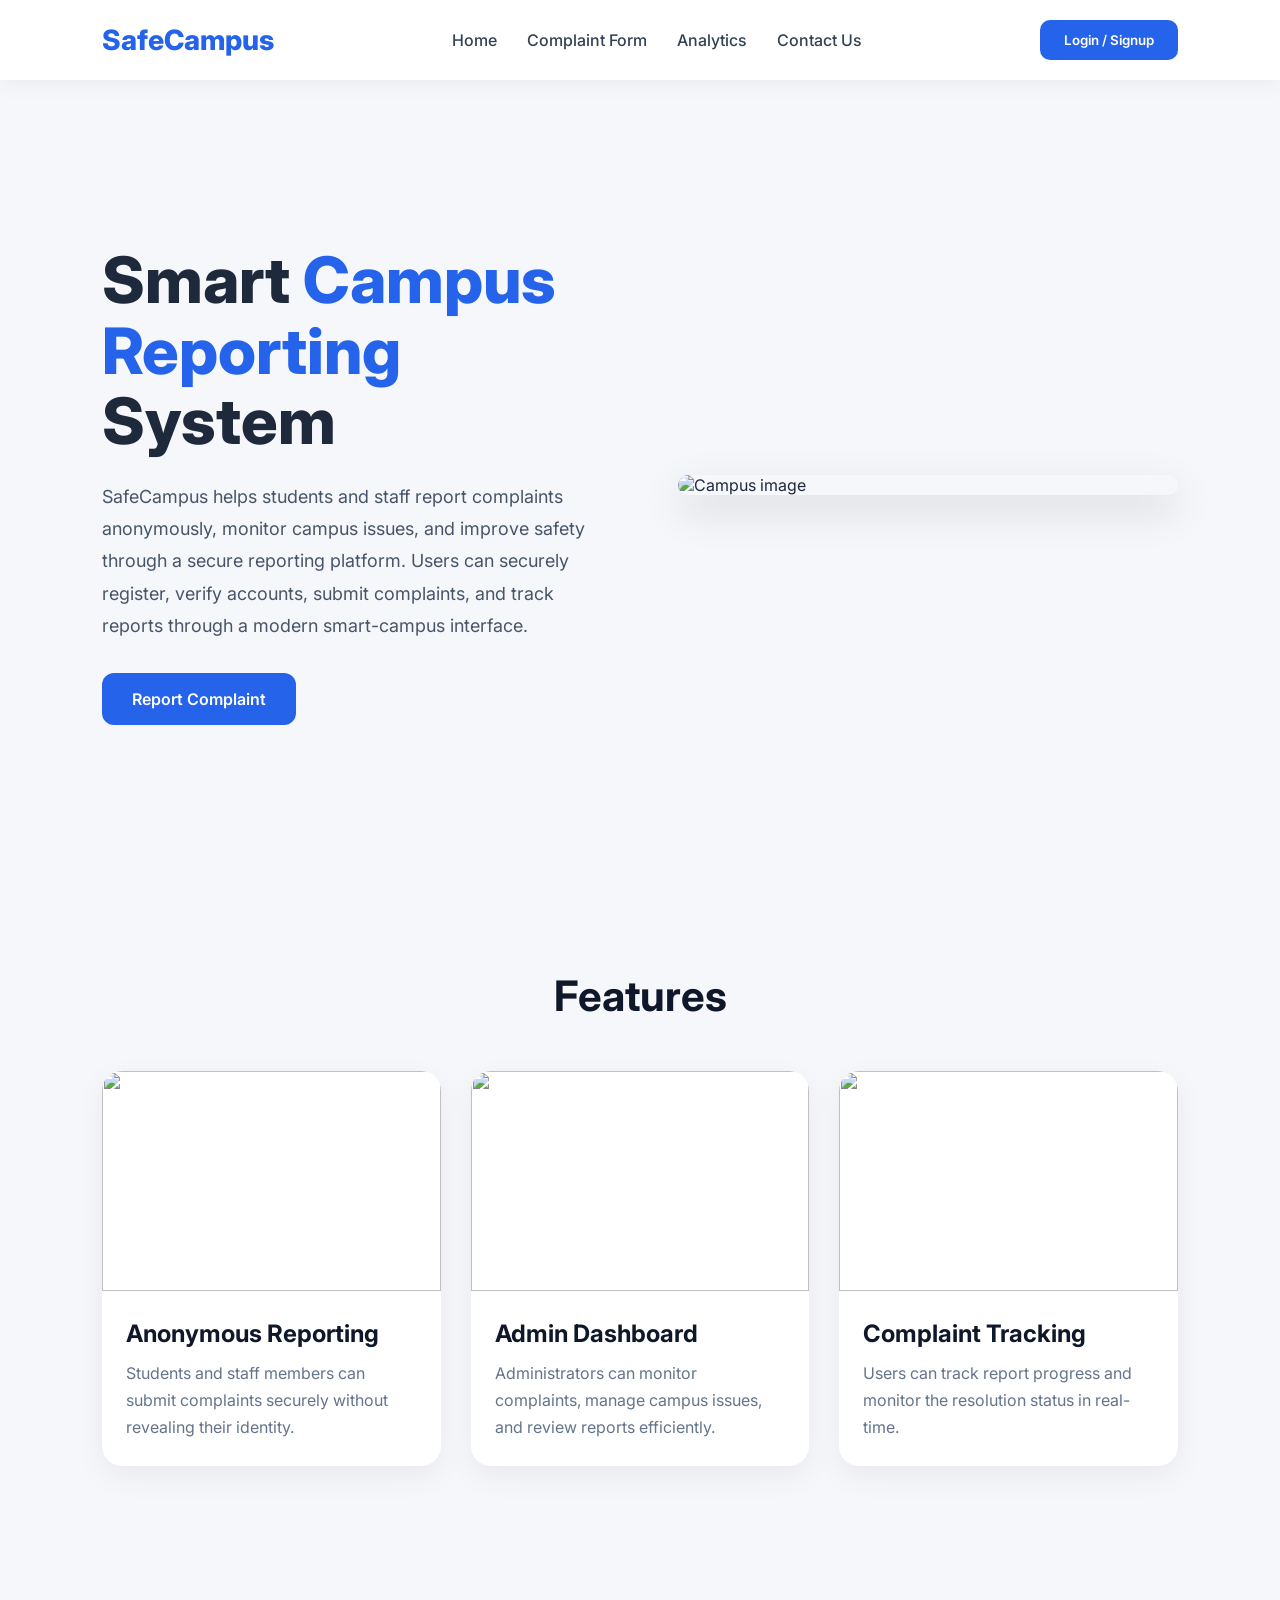
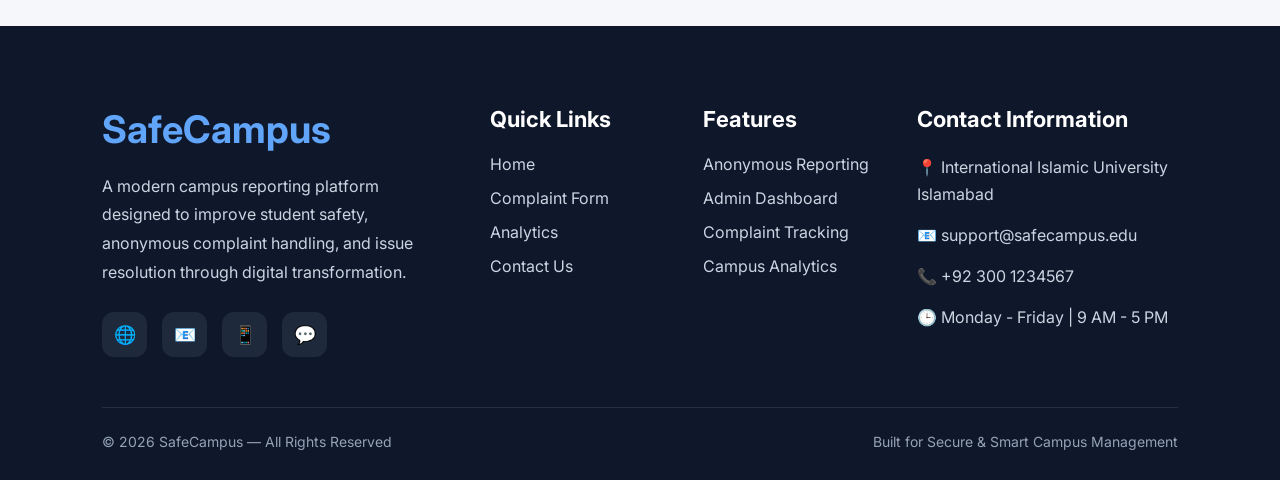
==== commit 0648f407: "Update fmt.Println message from 'Hello' to 'Goodbye'" ====
--- a/index.html
+++ b/index.html
@@ -929,7 +929,7 @@
     </div>
     <div class="footer-contact">
       <h3>Contact Information</h3>
-      <p>📍 Iqra University Campus</p>
+      <p>📍 International Islamic University Islamabad</p>
       <p>📧 support@safecampus.edu</p>
       <p>📞 +92 300 1234567</p>
       <p>🕒 Monday - Friday | 9 AM - 5 PM</p>
@@ -1193,4 +1193,4 @@
 </script>
 
 </body>
-</html>+</html>
